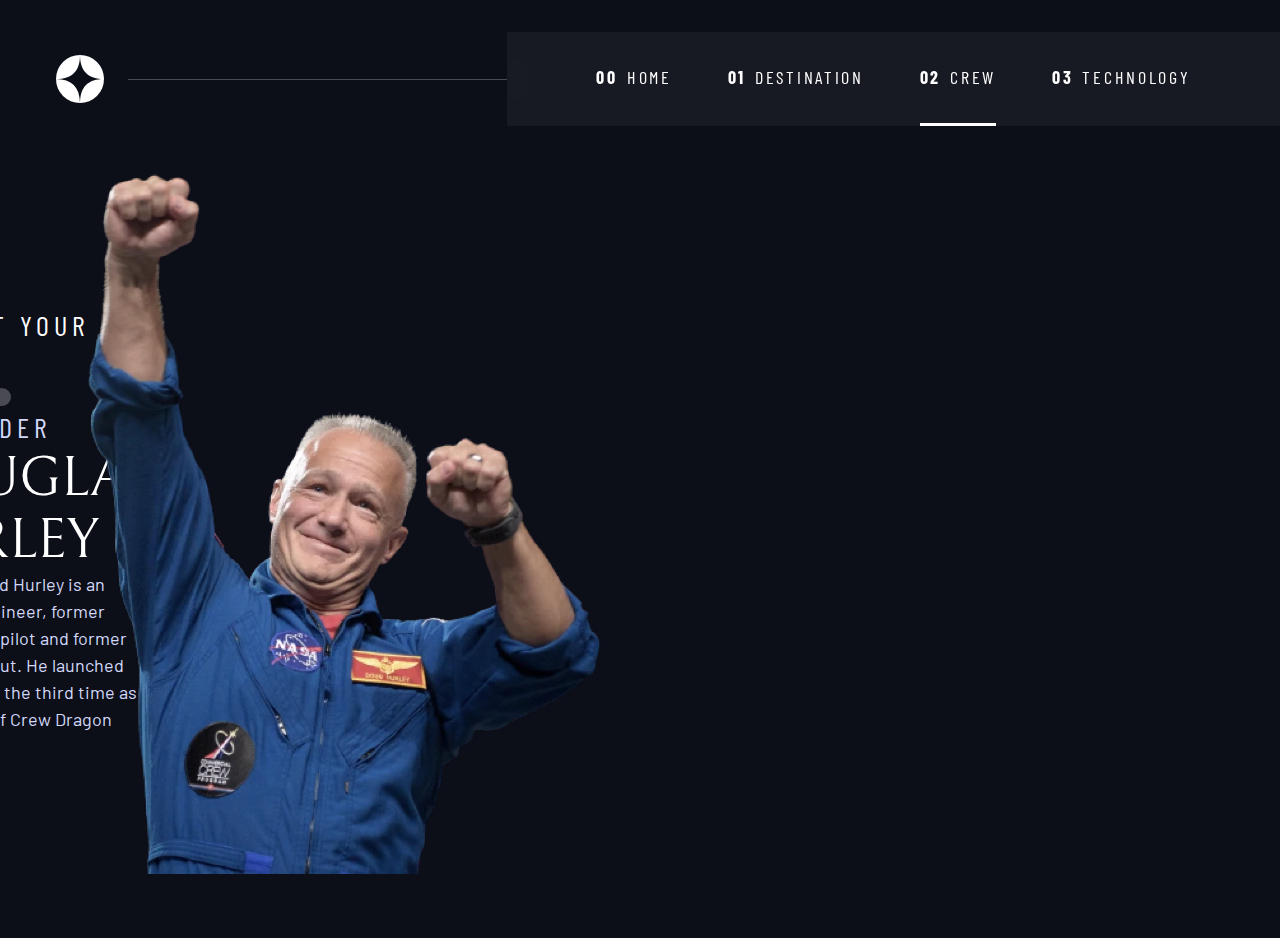
==== crew.html @ f0a76095 "Add crew details page" ====
<!DOCTYPE html>
<html lang="en">
  <head>
    <meta charset="UTF-8" />
    <meta name="viewport" content="width=device-width, initial-scale=1.0" />

    <link
      rel="icon"
      type="image/png"
      sizes="32x32"
      href="./assets/favicon-32x32.png"
    />
    <link rel="stylesheet" href="./style.css" />
    <script src="./index.js" defer></script>
    <title>Space Company</title>

    <!-- Google fonts -->
    <link rel="preconnect" href="https://fonts.googleapis.com" />
    <link rel="preconnect" href="https://fonts.gstatic.com" crossorigin />
    <link
      href="https://fonts.googleapis.com/css2?family=Barlow+Condensed:wght@400;700&family=Bellefair&family=Barlow:wght@400;700&display=swap"
      rel="stylesheet"
    />
  </head>
  <body class="crew">
    <a href="#main" class="skip-to-content">Skip to content</a>
    <header class="primary-header flex">
      <div>
        <img
          src="./assets/shared/logo.svg"
          alt="space tourism logo"
          class="logo"
        />
      </div>
      <button
        class="mobile-nav-toggle"
        aria-controls="primary-navigation"
        data-toggle-button
      >
        <span class="sr-only">Menu</span>
      </button>
      <nav>
        <ul
          id="primary-navigation"
          class="primary-navigation underline-indicators flex"
          data-menu
        >
          <li>
            <a
              class="ff-sans-cond uppercase text-white letter-spacing-2"
              href="index.html"
              ><span aria-hidden="true">00</span>Home</a
            >
          </li>
          <li>
            <a
              class="ff-sans-cond uppercase text-white letter-spacing-2"
              href="destination.html"
              ><span aria-hidden="true">01</span>Destination</a
            >
          </li>
          <li class="active">
            <a
              class="ff-sans-cond uppercase text-white letter-spacing-2"
              href="crew.html"
              ><span aria-hidden="true">02</span>Crew</a
            >
          </li>
          <li>
            <a
              class="ff-sans-cond uppercase text-white letter-spacing-2"
              href="technology.html"
              ><span aria-hidden="true">03</span>Technology</a
            >
          </li>
        </ul>
      </nav>
    </header>

    <main id="main" class="grid-container grid-container--crew flow">
      <div>
        <h1 class="numbered-title">
          <span aria-hidden="true">02</span>Meet your crew
        </h1>

        <div class="dot-indicators flex">
          <button aria-selected="true">
            <span class="sr-only">The commander</span>
          </button>
          <button aria-selected="false">
            <span class="sr-only">The mission specialist</span>
          </button>
          <button aria-selected="false">
            <span class="sr-only">The pilot</span>
          </button>
          <button aria-selected="false">
            <span class="sr-only">The crew engineer</span>
          </button>
        </div>

        <article class="crew-details">
          <h2
            class="text-accent fs-500 ff-sans-cond uppercase letter-spacing-1"
          >
            Commander
          </h2>
          <p class="fs-700 ff-serif uppercase">Douglas Hurley</p>
          <p class="text-accent">
            Douglas Gerald Hurley is an American engineer, former Marine Corps
            pilot and former NASA astronaut. He launched into space for the
            third time as commander of Crew Dragon Demo-2.
          </p>
        </article>
      </div>

      <img src="./assets/crew/image-douglas-hurley.webp" alt="Douglas Hurley" />
    </main>
  </body>
</html>
---- style.css ----
/* ------------------- */
/* Custom properties   */
/* ------------------- */

:root {
  /* colors */
  --clr-dark: 230 35% 7%;
  --clr-light: 231 77% 90%;
  --clr-white: 0 0% 100%;

  /* font-sizes */
  --fs-900: clamp(5rem, 8vw + 1rem, 9.375rem);
  --fs-800: 3.5rem;
  --fs-700: 1.5rem;
  --fs-600: 1rem;
  --fs-500: 1rem;
  --fs-400: 0.9375rem;
  --fs-300: 1rem;
  --fs-200: 0.875rem;

  /* font-families */
  --ff-serif: 'Bellefair', serif;
  --ff-sans-cond: 'Barlow Condensed', sans-serif;
  --ff-sans-normal: 'Barlow', sans-serif;
}

@media (min-width: 35em) {
  :root {
    --fs-800: 5rem;
    --fs-700: 2.5rem;
    --fs-600: 1.5rem;
    --ff-500: 1.25rem;
    --fs-400: 1rem;
  }
}

@media (min-width: 45em) {
  :root {
    /* font-sizes */
    --fs-800: 6.25rem;
    --fs-700: 3.5rem;
    --fs-600: 2rem;
    --fs-400: 1.125rem;
    --fs-500: 1.75rem;
  }
}

/* ------------------- */
/* Reset               */
/* ------------------- */

/* https://piccalil.li/blog/a-modern-css-reset/ */

/* Box sizing */
*,
*::before,
*::after {
  box-sizing: border-box;
}

/* Reset margins */
body,
h1,
h2,
h3,
h4,
h5,
p,
figure,
picture {
  margin: 0;
}

h1,
h2,
h3,
h4,
h5,
h6,
p {
  font-weight: 400;
}

/* set up the body */
body {
  font-family: var(--ff-sans-normal);
  font-size: var(--fs-400);
  color: hsl(var(--clr-white));
  background-color: hsl(var(--clr-dark));
  line-height: 1.5;
  min-height: 100vh;

  display: grid;
  grid-template-rows: min-content 1fr;

  overflow-x: hidden;
}

/* make images easier to work with */
img,
picutre {
  max-width: 100%;
  display: block;
}

/* make form elements easier to work with */
input,
button,
textarea,
select {
  font: inherit;
}

/* remove animations for people who've turned them off */
@media (prefers-reduced-motion: reduce) {
  *,
  *::before,
  *::after {
    animation-duration: 0.01ms !important;
    animation-iteration-count: 1 !important;
    transition-duration: 0.01ms !important;
    scroll-behavior: auto !important;
  }
}

/* ------------------- */
/* Utility classes     */
/* ------------------- */

/* general */

.flex {
  display: flex;
  gap: var(--gap, 1rem);
}

.grid {
  display: grid;
  gap: var(--gap, 1rem);
}

.d-block {
  display: block;
}

.flow > *:where(:not(:first-child)) {
  margin-top: var(--flow-space, 1rem);
}

.container {
  padding-inline: 2em;
  margin-inline: auto;
  max-width: 80rem;
}

.sr-only {
  position: absolute;
  width: 1px;
  height: 1px;
  padding: 0;
  margin: -1px;
  overflow: hidden;
  clip: rect(0, 0, 0, 0);
  white-space: nowrap; /* added line */
  border: 0;
}

.skip-to-content {
  position: absolute;
  z-index: 9999;
  background: hsl(var(--clr-white));
  color: hsl(var(--clr-dark));
  padding: 0.5em 1em;
  margin-inline: auto;
  transform: translateY(-100%);
  transition: transform 300ms ease-in-out;
}

.skip-to-content:focus {
  transform: translateY(0);
}
/* colors */

.bg-dark {
  background-color: hsl(var(--clr-dark));
}
.bg-accent {
  background-color: hsl(var(--clr-light));
}
.bg-white {
  background-color: hsl(var(--clr-white));
}

.text-dark {
  color: hsl(var(--clr-dark));
}
.text-accent {
  color: hsl(var(--clr-light));
}
.text-white {
  color: hsl(var(--clr-white));
}

/* typography */

.ff-serif {
  font-family: var(--ff-serif);
}
.ff-sans-cond {
  font-family: var(--ff-sans-cond);
}
.ff-sans-normal {
  font-family: var(--ff-sans-normal);
}

.letter-spacing-1 {
  letter-spacing: 4.75px;
}
.letter-spacing-2 {
  letter-spacing: 2.7px;
}
.letter-spacing-3 {
  letter-spacing: 2.35px;
}

.uppercase {
  text-transform: uppercase;
}

.fs-900 {
  font-size: var(--fs-900);
}
.fs-800 {
  font-size: var(--fs-800);
}
.fs-700 {
  font-size: var(--fs-700);
}
.fs-600 {
  font-size: var(--fs-600);
}
.fs-500 {
  font-size: var(--fs-500);
}
.fs-400 {
  font-size: var(--fs-400);
}
.fs-300 {
  font-size: var(--fs-300);
}
.fs-200 {
  font-size: var(--fs-200);
}

.fs-900,
.fs-800,
.fs-700,
.fs-600 {
  line-height: 1.1;
}

.numbered-title {
  font-family: var(--ff-sans-cond);
  font-size: var(--fs-500);
  text-transform: uppercase;
  letter-spacing: 4.72px;
}

.numbered-title span {
  margin-right: 0.5em;
  font-weight: 700;
  color: hsl(var(--clr-white) / 0.25);
}

/* ------------------ */
/*  Components        */
/* ------------------ */

.large-button {
  font-size: 2rem;
  position: relative;
  z-index: 1;
  display: inline-grid;
  place-items: center;
  padding: 0 2em;
  border-radius: 50%;
  aspect-ratio: 1;
  text-decoration: none;
}

.large-button::after {
  content: '';
  position: absolute;
  z-index: -1;
  width: 100%;
  height: 100%;
  background: hsl(var(--clr-white) / 0.1);
  border-radius: 50%;
  opacity: 0;
  transition: opacity 500ms linear, transform 750ms ease-in-out;
}

.large-button:hover::after,
.large-button:focus::after {
  opacity: 1;
  transform: scale(1.5);
}

/* primary-header */

.logo {
  margin: 1.5rem clamp(1.5rem, 5vw, 3.5rem);
}

.primary-header {
  justify-content: space-between;
  align-items: center;
}

.primary-navigation {
  --gap: clamp(1.5rem, 5vw, 3.5rem);
  --underline-gap: 2rem;
  list-style: none;
  padding: 0;
  margin: 0;
  background: hsl(var(--clr-dark) / 0.95);
}

@supports (backdrop-filter: blur(1.5rem)) {
  .primary-navigation {
    background: hsl(var(--clr-white) / 0.05);
    backdrop-filter: blur(1.5rem);
  }
}

.primary-navigation a {
  text-decoration: none;
}

.primary-navigation a > span {
  font-weight: 700;
  margin-right: 0.5em;
}

.mobile-nav-toggle {
  display: none;
}

@media (max-width: 35rem) {
  .primary-navigation {
    --underline-gap: 0.5rem;
    position: fixed;
    z-index: 1000;
    inset: 0 0 0 30%;
    list-style: none;
    padding: min(20rem, 15vh) 2rem;
    margin: 0;
    flex-direction: column;
    transform: translateX(100%);
    transition: transform 500ms ease-in-out;
  }

  .open {
    transform: translateX(0);
  }

  .primary-navigation.underline-indicators > .active {
    border: 0;
  }

  .mobile-nav-toggle {
    display: block;
    position: absolute;
    z-index: 2000;
    right: 1rem;
    top: 2rem;
    background: transparent;
    background-image: url(./assets/shared/icon-hamburger.svg);
    background-repeat: no-repeat;
    background-position: center;
    width: 1.5rem;
    aspect-ratio: 1;
    border: 0;
  }

  .humburger-x {
    background-image: url(./assets/shared/icon-close.svg);
  }

  .mobile-nav-toggle:focus-visible {
    outline: 5px solid white;
    outline-offset: 5px;
  }
}

@media (min-width: 35em) {
  .primary-navigation {
    padding-inline: clamp(3rem, 7vw, 7rem);
  }
}

@media (min-width: 35em) and (max-width: 44.999em) {
  .primary-navigation a > span {
    display: none;
  }
}

@media (min-width: 45em) {
  .primary-header::after {
    content: '';
    display: block;
    position: relative;
    height: 1px;
    width: 100%;
    margin-right: -2.5rem;
    background: hsl(var(--clr-white) / 0.25);
    order: 1;
  }

  nav {
    order: 2;
  }

  .primary-navigation {
    margin-block: 2rem;
  }
}

.underline-indicators > * {
  cursor: pointer;
  padding: var(--underline-gap, 1rem) 0;
  border: 0;
  border-bottom: 0.2rem solid hsl(var(--clr-white) / 0);
}

.underline-indicators > *:hover,
.underline-indicators > *:focus {
  border-color: hsl(var(--clr-white) / 0.5);
}

.underline-indicators > .active,
.underline-indicators > [aria-selected='true'] {
  color: hsl(var(--clr-white) / 1);
  border-color: hsl(var(--clr-white) / 1);
}

.tab-list {
  --gap: 2rem;
}

.dot-indicators > * {
  cursor: pointer;
  border: 0;
  border-radius: 50%;
  padding: 0.5em;
  background-color: hsl(var(--clr-white) / 0.25);
}

.dot-indicators > *:hover,
.dot-indicators > *:focus {
  background-color: hsl(var(--clr-white) / 0.5);
}

.dot-indicators > [aria-selected='true'] {
  background-color: hsl(var(--clr-white) / 1);
}

/* ----------------------------- */
/* Page specific background      */
/* ----------------------------- */
body {
  background-size: cover;
  background-position: bottom center;
}
/* home */
.home {
  background-image: url(./assets/home/background-home-mobile.jpg);
}

@media (min-width: 35rem) {
  .home {
    background-position: center center;
    background-image: url(./assets/home/background-home-tablet.jpg);
  }
}

@media (min-width: 45rem) {
  .home {
    background-image: url(./assets/home/background-home-desktop.jpg);
  }
}

/* destination */
.destination {
  background-image: url(./assets/destination/background-destination-mobile.jpg);
}

@media (min-width: 35rem) {
  .destination {
    background-position: center center;
    background-image: url(./assets/destination/background-destination-tablet.jpg);
  }
}

@media (min-width: 45rem) {
  .destination {
    background-image: url(./assets/destination/background-destination-desktop.jpg);
  }
}

/* ----------------------------- */
/*     Layout                    */
/* ----------------------------- */

.grid-container {
  text-align: center;
  display: grid;
  place-items: center;
  padding-inline: 1rem;
  padding-bottom: 4rem;
}

.grid-container p:not([class]) {
  max-width: 50ch;
}

.numbered-title {
  grid-area: title;
}

/* destination layout */
.grid-container--destination {
  --flow-space: 2rem;
  grid-template-areas: 'title' 'image' 'tabs' 'content';
}

.grid-container--destination > img {
  grid-area: image;
  max-width: 60%;
}

.grid-container--destination > .tab-list {
  grid-area: tabs;
}

.grid-container--destination > .destination-info {
  grid-area: content;
}

.destination-meta {
  flex-direction: column;
  border-top: 1px solid hsl(var(--clr-white) / 0.1);
  padding-top: 2.5rem;
  margin-top: 2.5rem;
}

.destination-meta p {
  font-size: 1.75rem;
}

@media (min-width: 35em) {
  .numbered-title {
    justify-self: start;
    margin-top: 2rem;
  }

  .destination-meta {
    flex-direction: row;
    justify-content: space-evenly;
  }
}

@media (min-width: 45em) {
  .grid-container {
    text-align: left;
    column-gap: var(--container-gap, 2rem);
    grid-template-columns: minmax(1rem, 1fr) repeat(2, minmax(0, 80rem)) minmax(
        1rem,
        1fr
      );
  }

  .grid-container--home {
    padding-bottom: max(6rem, 20vh);
    align-items: end;
  }

  .grid-container--home > *:first-child {
    grid-column: 2;
  }

  .grid-container--home > *:last-child {
    grid-column: 3;
  }

  .grid-container--destination {
    justify-items: start;
    align-content: start;
    grid-template-areas:
      '. title title .'
      '. image tabs .'
      '. image content .';
  }

  .grid-container--destination > img {
    max-width: 90%;
  }

  .destination-meta {
    --gap: min(6vw, 6rem);
    justify-content: flex-start;
  }
}
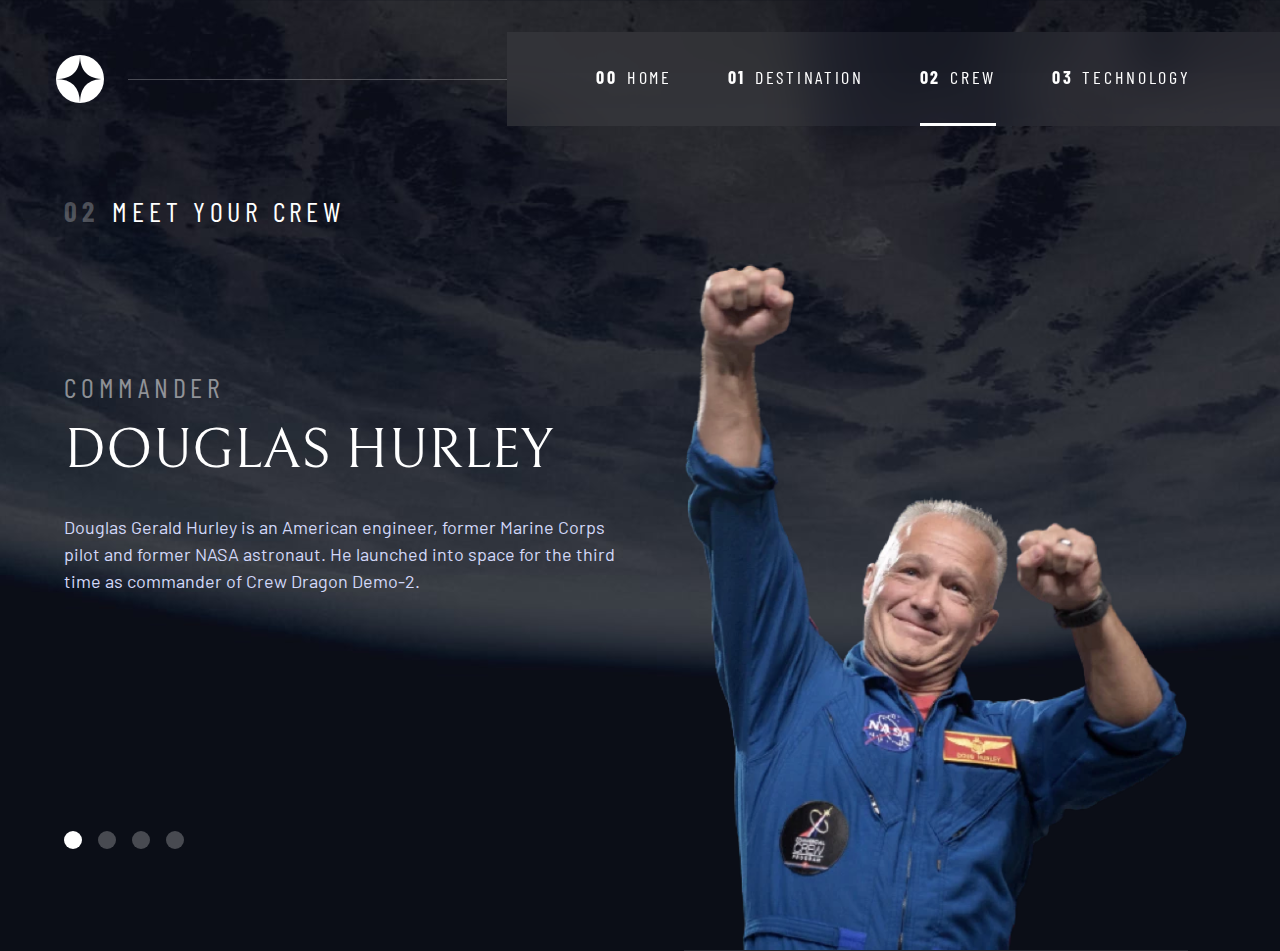
==== commit 039214d2: "Add minor changes to some elements" ====
--- a/crew.html
+++ b/crew.html
@@ -78,40 +78,38 @@
     </header>
 
     <main id="main" class="grid-container grid-container--crew flow">
-      <div>
-        <h1 class="numbered-title">
-          <span aria-hidden="true">02</span>Meet your crew
-        </h1>
+      <h1 class="numbered-title">
+        <span aria-hidden="true">02</span>Meet your crew
+      </h1>
 
-        <div class="dot-indicators flex">
-          <button aria-selected="true">
-            <span class="sr-only">The commander</span>
-          </button>
-          <button aria-selected="false">
-            <span class="sr-only">The mission specialist</span>
-          </button>
-          <button aria-selected="false">
-            <span class="sr-only">The pilot</span>
-          </button>
-          <button aria-selected="false">
-            <span class="sr-only">The crew engineer</span>
-          </button>
-        </div>
+      <div class="dot-indicators flex">
+        <button aria-selected="true">
+          <span class="sr-only">The commander</span>
+        </button>
+        <button aria-selected="false">
+          <span class="sr-only">The mission specialist</span>
+        </button>
+        <button aria-selected="false">
+          <span class="sr-only">The pilot</span>
+        </button>
+        <button aria-selected="false">
+          <span class="sr-only">The crew engineer</span>
+        </button>
+      </div>
 
-        <article class="crew-details">
-          <h2
-            class="text-accent fs-500 ff-sans-cond uppercase letter-spacing-1"
-          >
+      <article class="crew-details flow">
+        <header class="flow flow--space-small">
+          <h2 class="fs-500 ff-sans-cond uppercase letter-spacing-1">
             Commander
           </h2>
           <p class="fs-700 ff-serif uppercase">Douglas Hurley</p>
-          <p class="text-accent">
-            Douglas Gerald Hurley is an American engineer, former Marine Corps
-            pilot and former NASA astronaut. He launched into space for the
-            third time as commander of Crew Dragon Demo-2.
-          </p>
-        </article>
-      </div>
+        </header>
+        <p class="text-accent">
+          Douglas Gerald Hurley is an American engineer, former Marine Corps
+          pilot and former NASA astronaut. He launched into space for the third
+          time as commander of Crew Dragon Demo-2.
+        </p>
+      </article>
 
       <img src="./assets/crew/image-douglas-hurley.webp" alt="Douglas Hurley" />
     </main>
--- a/style.css
+++ b/style.css
@@ -145,6 +145,10 @@
 
 .flow > *:where(:not(:first-child)) {
   margin-top: var(--flow-space, 1rem);
+}
+
+.flow--space-small {
+  --flow-space: 0.75rem;
 }
 
 .container {
@@ -431,6 +435,7 @@
   padding: var(--underline-gap, 1rem) 0;
   border: 0;
   border-bottom: 0.2rem solid hsl(var(--clr-white) / 0);
+  background-color: transparent;
 }
 
 .underline-indicators > *:hover,
@@ -445,7 +450,7 @@
 }
 
 .tab-list {
-  --gap: 2rem;
+  --gap: 0.7rem;
 }
 
 .dot-indicators > * {
@@ -508,6 +513,24 @@
   }
 }
 
+/* crew */
+.crew {
+  background-image: url(./assets/crew/background-crew-mobile.jpg);
+}
+
+@media (min-width: 35rem) {
+  .crew {
+    background-position: center center;
+    background-image: url(./assets/crew/background-crew-tablet.jpg);
+  }
+}
+
+@media (min-width: 45rem) {
+  .crew {
+    background-image: url(./assets/crew/background-crew-desktop.jpg);
+  }
+}
+
 /* ----------------------------- */
 /*     Layout                    */
 /* ----------------------------- */
@@ -558,6 +581,31 @@
   font-size: 1.75rem;
 }
 
+/* crew layout */
+
+.grid-container--crew {
+  --flow-space: 2rem;
+  grid-template-areas: 'title' 'image' 'tabs' 'content';
+}
+
+.grid-container--crew > img {
+  grid-area: image;
+  max-width: 60%;
+  border-bottom: 1px solid hsl(var(--clr-white) / 0.1);
+}
+
+.grid-container--crew > .dot-indicators {
+  grid-area: tabs;
+}
+
+.grid-container--crew > .crew-details {
+  grid-area: content;
+}
+
+.crew-details h2 {
+  color: hsl(var(--clr-white) / 0.5);
+}
+
 @media (min-width: 35em) {
   .numbered-title {
     justify-self: start;
@@ -567,6 +615,11 @@
   .destination-meta {
     flex-direction: row;
     justify-content: space-evenly;
+  }
+
+  .grid-container--crew {
+    padding-bottom: 0;
+    grid-template-areas: 'title' 'content' 'tabs' 'image';
   }
 }
 
@@ -602,7 +655,8 @@
       '. image content .';
   }
 
-  .grid-container--destination > img {
+  .grid-container--destination > img,
+  .grid-container--crew > img {
     max-width: 90%;
   }
 
@@ -610,4 +664,16 @@
     --gap: min(6vw, 6rem);
     justify-content: flex-start;
   }
-}
+
+  .grid-container--crew {
+    grid-template-areas: '. title title .' '. content image .' '. tabs image .';
+  }
+
+  .grid-container--crew > .dot-indicators {
+    justify-self: start;
+  }
+
+  .grid-container--crew > img {
+    align-self: end;
+  }
+}
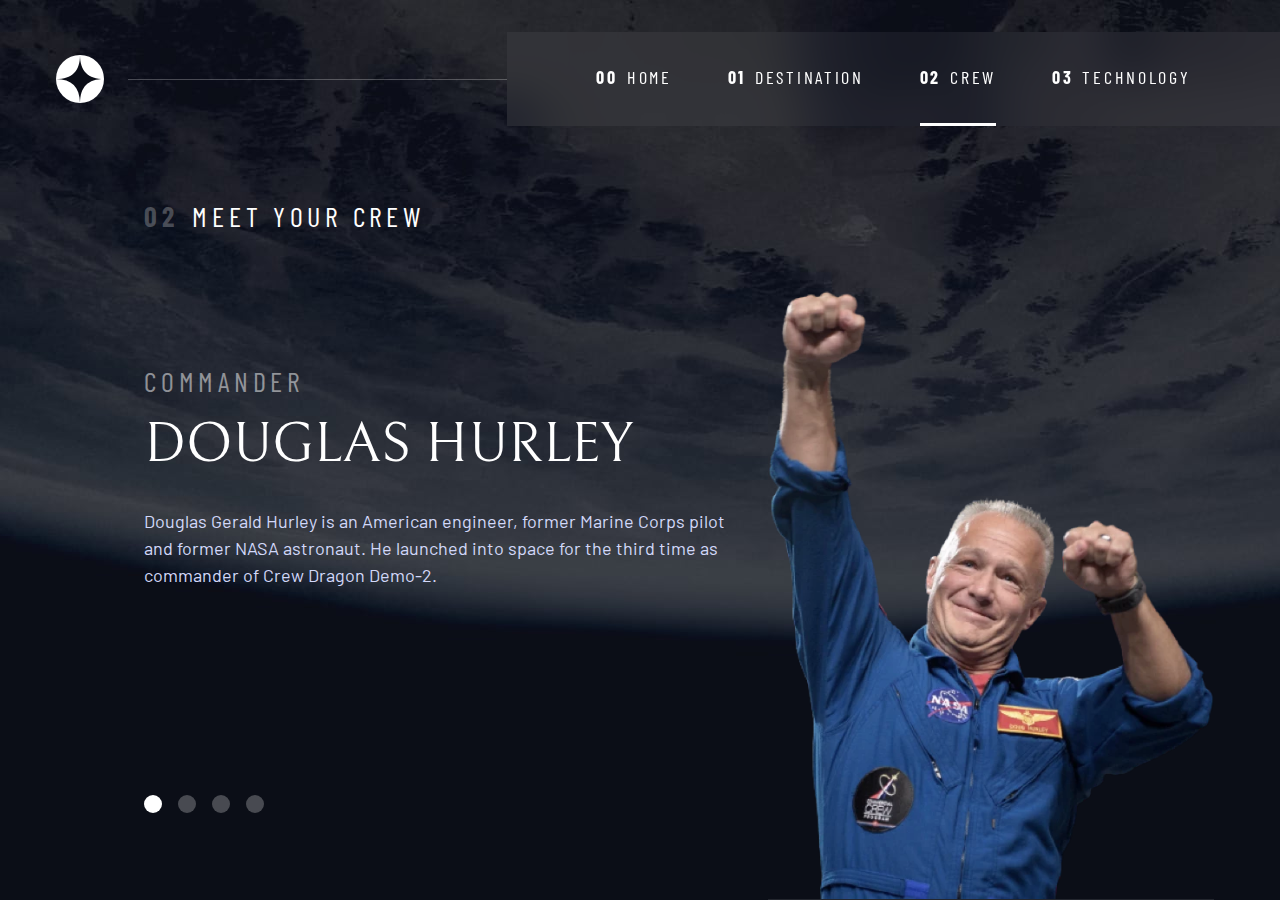
==== commit dd3de2c1: "Fix hidden element for images" ====
--- a/crew.html
+++ b/crew.html
@@ -12,6 +12,7 @@
     />
     <link rel="stylesheet" href="./style.css" />
     <script src="./index.js" defer></script>
+    <script src="./tabs.js" defer></script>
     <title>Space Company</title>
 
     <!-- Google fonts -->
@@ -82,22 +83,53 @@
         <span aria-hidden="true">02</span>Meet your crew
       </h1>
 
-      <div class="dot-indicators flex">
-        <button aria-selected="true">
+      <!-- dots -->
+      <div class="dot-indicators flex" role="tablist" aria-label="crew list">
+        <button
+          aria-selected="true"
+          role="tab"
+          aria-controls="commander-dot"
+          tabindex="0"
+          data-image="commander-image"
+        >
           <span class="sr-only">The commander</span>
         </button>
-        <button aria-selected="false">
+        <button
+          aria-selected="false"
+          role="tab"
+          aria-controls="mission-specialist-dot"
+          tabindex="-1"
+          data-image="mission-specialist-image"
+        >
           <span class="sr-only">The mission specialist</span>
         </button>
-        <button aria-selected="false">
+        <button
+          aria-selected="false"
+          role="tab"
+          aria-controls="pilot-dot"
+          tabindex="-1"
+          data-image="pilot-image"
+        >
           <span class="sr-only">The pilot</span>
         </button>
-        <button aria-selected="false">
-          <span class="sr-only">The crew engineer</span>
+        <button
+          aria-selected="false"
+          role="tab"
+          aria-controls="flight-engineer-dot"
+          tabindex="-1"
+          data-image="flight-engineer-image"
+        >
+          <span class="sr-only">The flight engineer</span>
         </button>
       </div>
 
-      <article class="crew-details flow">
+      <!-- commander -->
+      <article
+        class="crew-details flow"
+        id="commander-dot"
+        tabindex="0"
+        role="tabpanel"
+      >
         <header class="flow flow--space-small">
           <h2 class="fs-500 ff-sans-cond uppercase letter-spacing-1">
             Commander
@@ -111,7 +143,106 @@
         </p>
       </article>
 
-      <img src="./assets/crew/image-douglas-hurley.webp" alt="Douglas Hurley" />
+      <!-- mission specialist -->
+      <article
+        hidden
+        class="crew-details flow"
+        id="mission-specialist-dot"
+        tabindex="-1"
+        role="tabpanel"
+      >
+        <header class="flow flow--space-small">
+          <h2 class="fs-500 ff-sans-cond uppercase letter-spacing-1">
+            Mission Specialist
+          </h2>
+          <p class="fs-700 ff-serif uppercase">Mark Shuttleworth</p>
+        </header>
+        <p class="text-accent">
+          Mark Richard Shuttleworth is the founder and CEO of Canonical, the
+          company behind the Linux-based Ubuntu operating system. Shuttleworth
+          became the first South African to travel to space as a space tourist.
+        </p>
+      </article>
+
+      <!-- pilot -->
+      <article
+        hidden
+        class="crew-details flow"
+        id="pilot-dot"
+        tabindex="-1"
+        role="tabpanel"
+      >
+        <header class="flow flow--space-small">
+          <h2 class="fs-500 ff-sans-cond uppercase letter-spacing-1">Pilot</h2>
+          <p class="fs-700 ff-serif uppercase">Victor Glover</p>
+        </header>
+        <p class="text-accent">
+          Pilot on the first operational flight of the SpaceX Crew Dragon to the
+          International Space Station. Glover is a commander in the U.S. Navy
+          where he pilots an F/A-18.He was a crew member of Expedition 64, and
+          served as a station systems flight engineer.
+        </p>
+      </article>
+
+      <!-- flight engineer -->
+      <article
+        hidden
+        class="crew-details flow"
+        id="flight-engineer-dot"
+        tabindex="-1"
+        role="tabpanel"
+      >
+        <header class="flow flow--space-small">
+          <h2 class="fs-500 ff-sans-cond uppercase letter-spacing-1">
+            Flight Engineer
+          </h2>
+          <p class="fs-700 ff-serif uppercase">Anousheh Ansari</p>
+        </header>
+        <p class="text-accent">
+          Anousheh Ansari is an Iranian American engineer and co-founder of
+          Prodea Systems. Ansari was the fourth self-funded space tourist, the
+          first self-funded woman to fly to the ISS, and the first Iranian in
+          space.
+        </p>
+      </article>
+
+      <picture id="commander-image">
+        <source
+          srcset="./assets/crew/image-douglas-hurley.webp"
+          type="image/webp"
+        />
+        <img
+          src="./assets/crew/image-douglas-hurley.png"
+          alt="Douglas Hurley"
+        />
+      </picture>
+      <picture class="hidden" id="mission-specialist-image">
+        <source
+          srcset="./assets/crew/image-mark-shuttleworth.webp"
+          type="image/webp"
+        />
+        <img
+          src="./assets/crew/image-mark-shuttleworth.png"
+          alt="Douglas Hurley"
+        />
+      </picture>
+      <picture class="hidden" id="pilot-image">
+        <source
+          srcset="./assets/crew/image-victor-glover.webp"
+          type="image/webp"
+        />
+        <img src="./assets/crew/image-victor-glover.png" alt="Douglas Hurley" />
+      </picture>
+      <picture class="hidden" id="flight-engineer-image">
+        <source
+          srcset="./assets/crew/image-anousheh-ansari.webp"
+          type="image/webp"
+        />
+        <img
+          src="./assets/crew/image-anousheh-ansari.png"
+          alt="Douglas Hurley"
+        />
+      </picture>
     </main>
   </body>
 </html>
--- a/style.css
+++ b/style.css
@@ -98,7 +98,7 @@
 
 /* make images easier to work with */
 img,
-picutre {
+picture {
   max-width: 100%;
   display: block;
 }
@@ -141,6 +141,10 @@
 
 .d-block {
   display: block;
+}
+
+.hidden {
+  display: none;
 }
 
 .flow > *:where(:not(:first-child)) {
@@ -373,6 +377,7 @@
   }
 
   .mobile-nav-toggle {
+    cursor: pointer;
     display: block;
     position: absolute;
     z-index: 2000;
@@ -389,6 +394,7 @@
 
   .humburger-x {
     background-image: url(./assets/shared/icon-close.svg);
+    cursor: pointer;
   }
 
   .mobile-nav-toggle:focus-visible {
@@ -450,7 +456,7 @@
 }
 
 .tab-list {
-  --gap: 0.7rem;
+  --gap: 2rem;
 }
 
 .dot-indicators > * {
@@ -470,6 +476,35 @@
   background-color: hsl(var(--clr-white) / 1);
 }
 
+.number-indicators {
+  display: flex;
+}
+
+.number-indicators > * {
+  cursor: pointer;
+  border: 0.1rem solid hsl(var(--clr-white) / 0.25);
+  border-radius: 50%;
+  padding: 1.5rem;
+  aspect-ratio: 1;
+  background-color: transparent;
+}
+
+.number-indicators > *:hover,
+.number-indicators > *:focus {
+  border: 0.1rem solid hsl(var(--clr-white));
+}
+
+.number-indicators > [aria-selected='true'] {
+  background-color: hsl(var(--clr-white) / 1);
+  color: hsl(var(--clr-dark));
+}
+
+.number-button {
+  color: hsl(var(--clr-white));
+  display: flex;
+  align-items: center;
+}
+
 /* ----------------------------- */
 /* Page specific background      */
 /* ----------------------------- */
@@ -531,6 +566,24 @@
   }
 }
 
+/* technology */
+.technology {
+  background-image: url(./assets/technology/background-technology-mobile.jpg);
+}
+
+@media (min-width: 35rem) {
+  .technology {
+    background-position: center center;
+    background-image: url(./assets/technology/background-technology-tablet.jpg);
+  }
+}
+
+@media (min-width: 45rem) {
+  .technology {
+    background-image: url(./assets/technology/background-technology-desktop.jpg);
+  }
+}
+
 /* ----------------------------- */
 /*     Layout                    */
 /* ----------------------------- */
@@ -557,9 +610,10 @@
   grid-template-areas: 'title' 'image' 'tabs' 'content';
 }
 
-.grid-container--destination > img {
+.grid-container--destination > picture {
   grid-area: image;
   max-width: 60%;
+  align-self: start;
 }
 
 .grid-container--destination > .tab-list {
@@ -588,7 +642,7 @@
   grid-template-areas: 'title' 'image' 'tabs' 'content';
 }
 
-.grid-container--crew > img {
+.grid-container--crew > picture {
   grid-area: image;
   max-width: 60%;
   border-bottom: 1px solid hsl(var(--clr-white) / 0.1);
@@ -602,8 +656,34 @@
   grid-area: content;
 }
 
-.crew-details h2 {
+.crew-details h2,
+.technology-details h2 {
   color: hsl(var(--clr-white) / 0.5);
+}
+
+/* technology layout */
+.grid-container--technology {
+  --flow-space: 2rem;
+  grid-template-areas: 'title' 'image' 'tabs' 'content';
+}
+
+.grid-container--technology > picture {
+  grid-area: image;
+}
+
+.launch-vehicle {
+  background-image: url(./assets/technology/image-launch-vehicle-landscape.jpg);
+  width: 100vw;
+  height: 100px;
+  border: 1px solid red;
+}
+
+.grid-container--technology > .number-button {
+  grid-area: tabs;
+}
+
+.grid-container--technology > .technology-details {
+  grid-area: content;
 }
 
 @media (min-width: 35em) {
@@ -655,8 +735,8 @@
       '. image content .';
   }
 
-  .grid-container--destination > img,
-  .grid-container--crew > img {
+  .grid-container--destination > picture,
+  .grid-container--crew > picture {
     max-width: 90%;
   }
 
@@ -666,14 +746,17 @@
   }
 
   .grid-container--crew {
+    grid-template-columns: minmax(1rem, 1fr) minmax(0, 37rem) minmax(0, 23rem) minmax(
+        1rem,
+        1fr
+      );
+    justify-items: start;
     grid-template-areas: '. title title .' '. content image .' '. tabs image .';
   }
 
-  .grid-container--crew > .dot-indicators {
-    justify-self: start;
-  }
-
-  .grid-container--crew > img {
+  .grid-container--crew > picture {
+    grid-column: span 2;
     align-self: end;
-  }
-}
+    max-width: 90%;
+  }
+}
